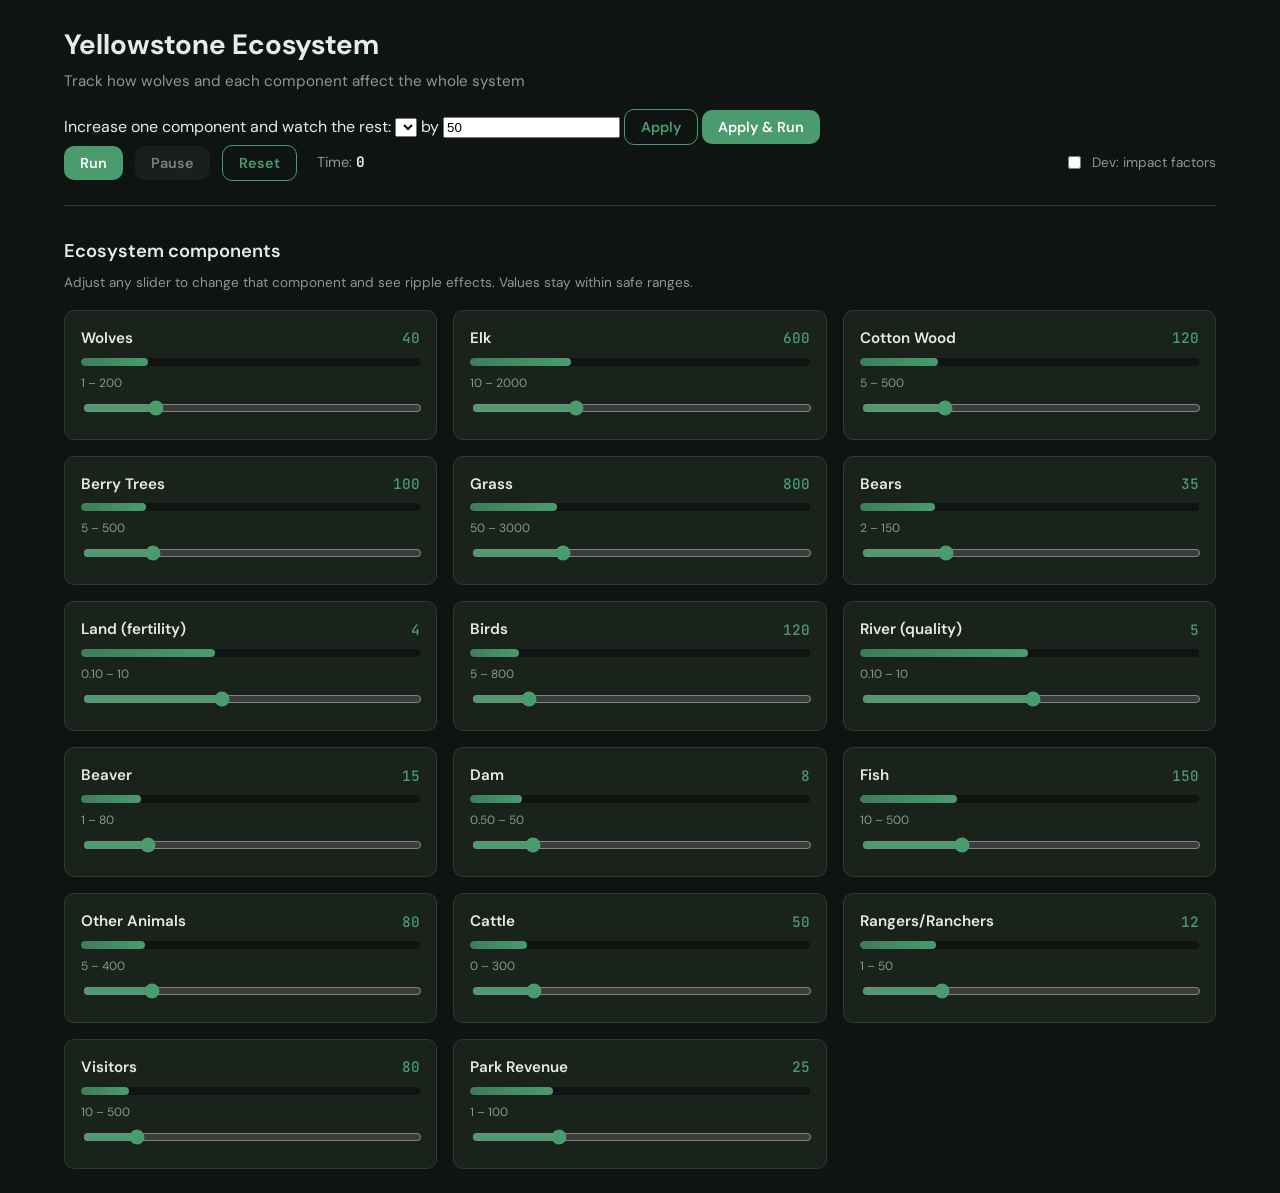
==== index.html @ 3f0c922c "Yellowstone Ecosystem System - Initial commit" ====
<!DOCTYPE html>
<html lang="en">
<head>
  <meta charset="UTF-8" />
  <meta name="viewport" content="width=device-width, initial-scale=1.0" />
  <title>Yellowstone Ecosystem — Wolf Reintroduction Simulator</title>
  <link rel="preconnect" href="https://fonts.googleapis.com" />
  <link rel="preconnect" href="https://fonts.gstatic.com" crossorigin />
  <link href="https://fonts.googleapis.com/css2?family=DM+Sans:ital,opsz,wght@0,9..40,400;0,9..40,600;0,9..40,700;1,9..40,400&family=JetBrains+Mono:wght@400;500&display=swap" rel="stylesheet" />
  <link rel="stylesheet" href="styles/main.css" />
</head>
<body>
  <div class="app">
    <header class="header">
      <h1>Yellowstone Ecosystem</h1>
      <p class="tagline">Track how wolves and each component affect the whole system</p>
      <div class="ripple-control" aria-label="Increase one component and see ripple effects">
        <span class="ripple-label">Increase one component and watch the rest:</span>
        <select id="ripple-component" class="ripple-select"></select>
        <label class="ripple-by">
          <span>by</span>
          <input type="number" id="ripple-amount" min="0" step="1" value="50" />
        </label>
        <button type="button" id="btn-ripple-apply" class="btn btn-outline">Apply</button>
        <button type="button" id="btn-ripple-apply-run" class="btn btn-primary">Apply & Run</button>
      </div>
      <div class="controls-top">
        <button type="button" id="btn-run" class="btn btn-primary">Run</button>
        <button type="button" id="btn-pause" class="btn btn-secondary" disabled>Pause</button>
        <button type="button" id="btn-reset" class="btn btn-outline">Reset</button>
        <span class="sim-time">Time: <strong id="sim-time">0</strong></span>
        <label class="dev-toggle">
          <input type="checkbox" id="dev-panel-toggle" />
          <span>Dev: impact factors</span>
        </label>
      </div>
    </header>

    <main class="main">
      <section class="dashboard">
        <h2>Ecosystem components</h2>
        <p class="hint">Adjust any slider to change that component and see ripple effects. Values stay within safe ranges.</p>
        <div id="component-cards" class="component-cards"></div>
      </section>

      <section id="dev-panel" class="dev-panel hidden">
        <h2>Developer: impact factors</h2>
        <p class="hint">Change how strongly each component affects others. Row = source, Column = target.</p>
        <div class="impact-scale">
          <label>Global impact scale: <input type="range" id="global-impact-scale" min="0.1" max="2" step="0.05" value="0.35" /> <span id="global-scale-value">0.35</span></label>
          <button type="button" id="btn-export-impact" class="btn btn-outline">Export live impact matrix</button>
        </div>
        <p class="hint">Live numbers are stored in <code>data/live-impact-matrix.json</code> and in browser storage when you edit. Export downloads current values.</p>
        <div id="impact-grid" class="impact-grid"></div>
      </section>
    </main>
  </div>
  <script type="module" src="js/app.js"></script>
</body>
</html>
---- styles/main.css ----
/* Yellowstone Ecosystem — gamified UI */

:root {
  --bg: #0f1412;
  --surface: #1a221c;
  --surface-hover: #232d26;
  --border: #2d3b32;
  --text: #e8ebe9;
  --text-muted: #8a9a8e;
  --accent: #4a9b6e;
  --accent-dim: #3d7d5a;
  --danger: #c75c5c;
  --warn: #c9a227;
  --radius: 10px;
  --font: 'DM Sans', system-ui, sans-serif;
  --font-mono: 'JetBrains Mono', monospace;
}

* {
  box-sizing: border-box;
}

body {
  margin: 0;
  font-family: var(--font);
  background: var(--bg);
  color: var(--text);
  line-height: 1.5;
  min-height: 100vh;
}

.app {
  max-width: 1200px;
  margin: 0 auto;
  padding: 1.5rem;
}

.header {
  margin-bottom: 2rem;
  padding-bottom: 1.5rem;
  border-bottom: 1px solid var(--border);
}

.header h1 {
  margin: 0 0 0.25rem;
  font-size: 1.75rem;
  font-weight: 700;
  color: var(--text);
}

.tagline {
  margin: 0 0 1rem;
  color: var(--text-muted);
  font-size: 0.95rem;
}

.controls-top {
  display: flex;
  flex-wrap: wrap;
  align-items: center;
  gap: 0.75rem;
}

.btn {
  padding: 0.5rem 1rem;
  border: none;
  border-radius: var(--radius);
  font-family: var(--font);
  font-weight: 600;
  font-size: 0.9rem;
  cursor: pointer;
  transition: background 0.15s, opacity 0.15s;
}

.btn:disabled {
  opacity: 0.5;
  cursor: not-allowed;
}

.btn-primary {
  background: var(--accent);
  color: #fff;
}

.btn-primary:hover:not(:disabled) {
  background: var(--accent-dim);
}

.btn-secondary {
  background: var(--surface-hover);
  color: var(--text);
}

.btn-outline {
  background: transparent;
  color: var(--accent);
  border: 1px solid var(--accent);
}

.btn-outline:hover:not(:disabled) {
  background: rgba(74, 155, 110, 0.15);
}

.sim-time {
  margin-left: 0.5rem;
  font-size: 0.9rem;
  color: var(--text-muted);
}

.sim-time strong {
  color: var(--text);
  font-family: var(--font-mono);
}

.dev-toggle {
  margin-left: auto;
  display: flex;
  align-items: center;
  gap: 0.5rem;
  font-size: 0.85rem;
  color: var(--text-muted);
  cursor: pointer;
}

.dev-toggle input {
  accent-color: var(--accent);
}

.main {
  display: flex;
  flex-direction: column;
  gap: 2rem;
}

.dashboard h2,
.dev-panel h2 {
  margin: 0 0 0.5rem;
  font-size: 1.15rem;
  font-weight: 600;
}

.hint {
  margin: 0 0 1rem;
  font-size: 0.85rem;
  color: var(--text-muted);
}

.component-cards {
  display: grid;
  grid-template-columns: repeat(auto-fill, minmax(280px, 1fr));
  gap: 1rem;
}

.card {
  background: var(--surface);
  border: 1px solid var(--border);
  border-radius: var(--radius);
  padding: 1rem;
  transition: border-color 0.15s, box-shadow 0.15s;
}

.card:hover {
  border-color: var(--accent-dim);
  box-shadow: 0 0 0 1px rgba(74, 155, 110, 0.2);
}

.card-header {
  display: flex;
  justify-content: space-between;
  align-items: center;
  margin-bottom: 0.5rem;
}

.card-title {
  margin: 0;
  font-size: 0.95rem;
  font-weight: 600;
}

.card-value {
  font-family: var(--font-mono);
  font-size: 0.9rem;
  font-weight: 500;
  color: var(--accent);
}

.card-bar-wrap {
  height: 8px;
  background: var(--bg);
  border-radius: 4px;
  overflow: hidden;
  margin-bottom: 0.5rem;
}

.card-bar {
  height: 100%;
  background: linear-gradient(90deg, var(--accent-dim), var(--accent));
  border-radius: 4px;
  transition: width 0.15s ease;
}

.card-meta {
  font-size: 0.75rem;
  color: var(--text-muted);
  margin-top: 0.25rem;
}

.card input[type="range"] {
  width: 100%;
  margin-top: 0.5rem;
  accent-color: var(--accent);
}

.dev-panel {
  background: var(--surface);
  border: 1px solid var(--border);
  border-radius: var(--radius);
  padding: 1.25rem;
}

.dev-panel.hidden {
  display: none;
}

.impact-scale {
  margin-bottom: 1rem;
  display: flex;
  flex-wrap: wrap;
  align-items: center;
  gap: 0.75rem;
}

.impact-scale label {
  display: flex;
  align-items: center;
  gap: 0.5rem;
  font-size: 0.9rem;
}

.dev-panel code {
  font-family: var(--font-mono);
  font-size: 0.85em;
  background: var(--bg);
  padding: 0.1rem 0.3rem;
  border-radius: 4px;
}

.impact-scale input[type="range"] {
  flex: 1;
  max-width: 200px;
  accent-color: var(--accent);
}

.impact-grid {
  display: grid;
  gap: 2px;
  font-size: 0.7rem;
  overflow-x: auto;
}

.impact-grid .impact-row {
  display: contents;
}

.impact-grid .impact-row > * {
  min-width: 36px;
}

.impact-cell {
  padding: 0.2rem;
  text-align: center;
  background: var(--bg);
  border-radius: 4px;
  min-width: 36px;
}

.impact-cell.header {
  background: var(--surface-hover);
  font-weight: 600;
  color: var(--text-muted);
}

.impact-cell input {
  width: 100%;
  padding: 0.15rem;
  font-size: 0.65rem;
  font-family: var(--font-mono);
  background: var(--surface);
  border: 1px solid var(--border);
  border-radius: 4px;
  color: var(--text);
}

.impact-cell input:focus {
  outline: none;
  border-color: var(--accent);
}

.impact-cell.zero input {
  color: var(--text-muted);
}
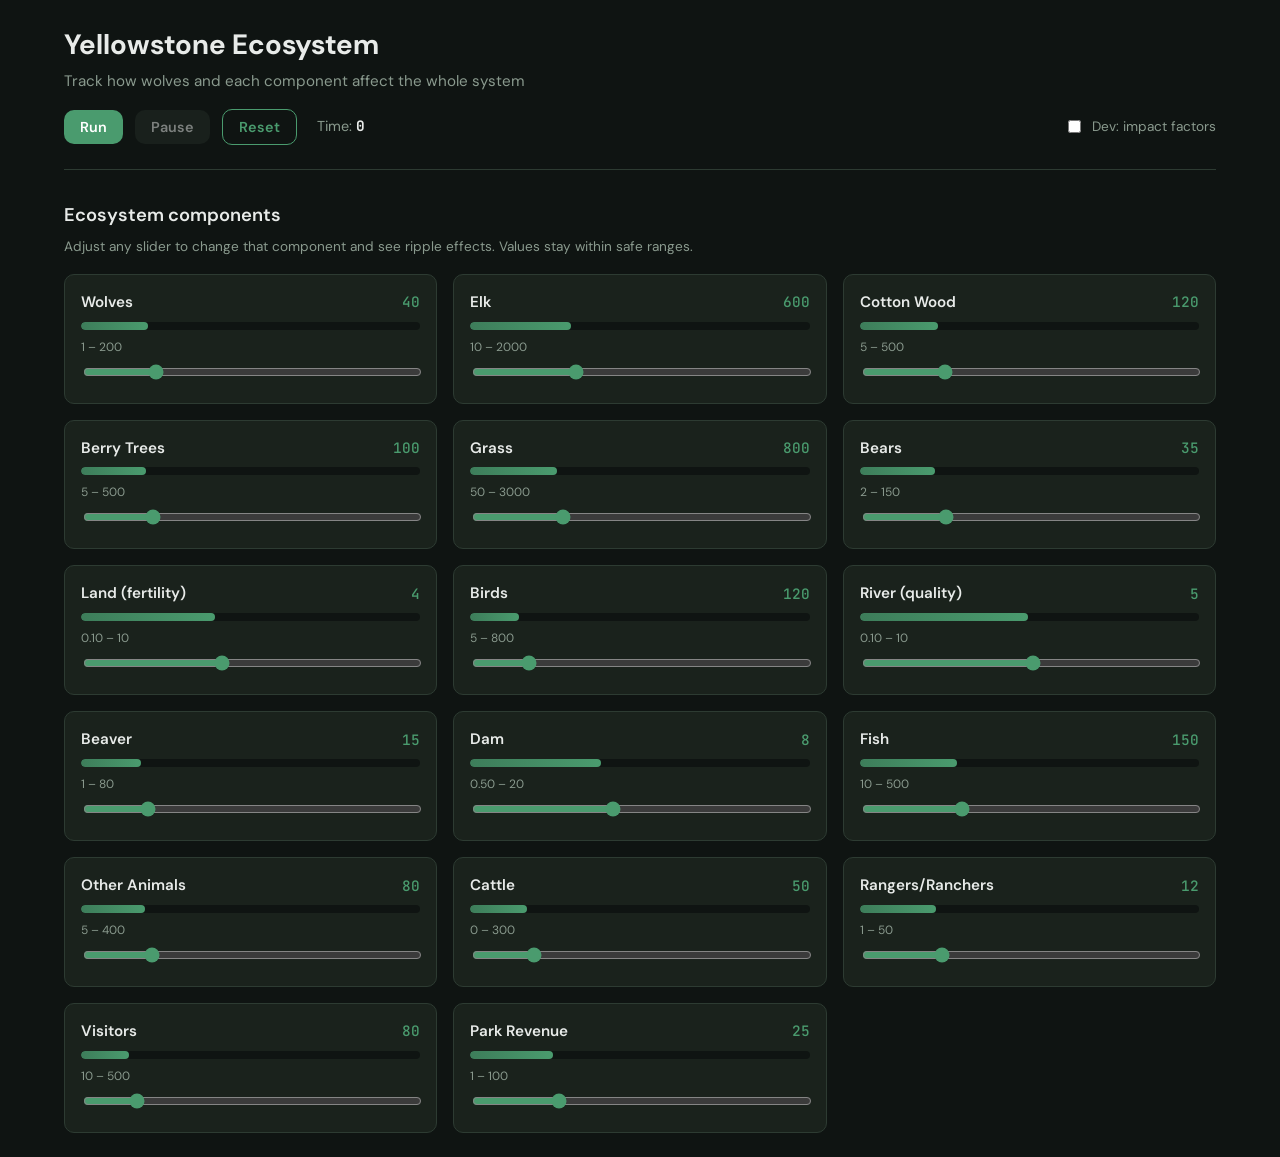
==== commit 3772c578: "Upate missing files from previous commit." ====
--- a/index.html
+++ b/index.html
@@ -14,16 +14,6 @@
     <header class="header">
       <h1>Yellowstone Ecosystem</h1>
       <p class="tagline">Track how wolves and each component affect the whole system</p>
-      <div class="ripple-control" aria-label="Increase one component and see ripple effects">
-        <span class="ripple-label">Increase one component and watch the rest:</span>
-        <select id="ripple-component" class="ripple-select"></select>
-        <label class="ripple-by">
-          <span>by</span>
-          <input type="number" id="ripple-amount" min="0" step="1" value="50" />
-        </label>
-        <button type="button" id="btn-ripple-apply" class="btn btn-outline">Apply</button>
-        <button type="button" id="btn-ripple-apply-run" class="btn btn-primary">Apply & Run</button>
-      </div>
       <div class="controls-top">
         <button type="button" id="btn-run" class="btn btn-primary">Run</button>
         <button type="button" id="btn-pause" class="btn btn-secondary" disabled>Pause</button>
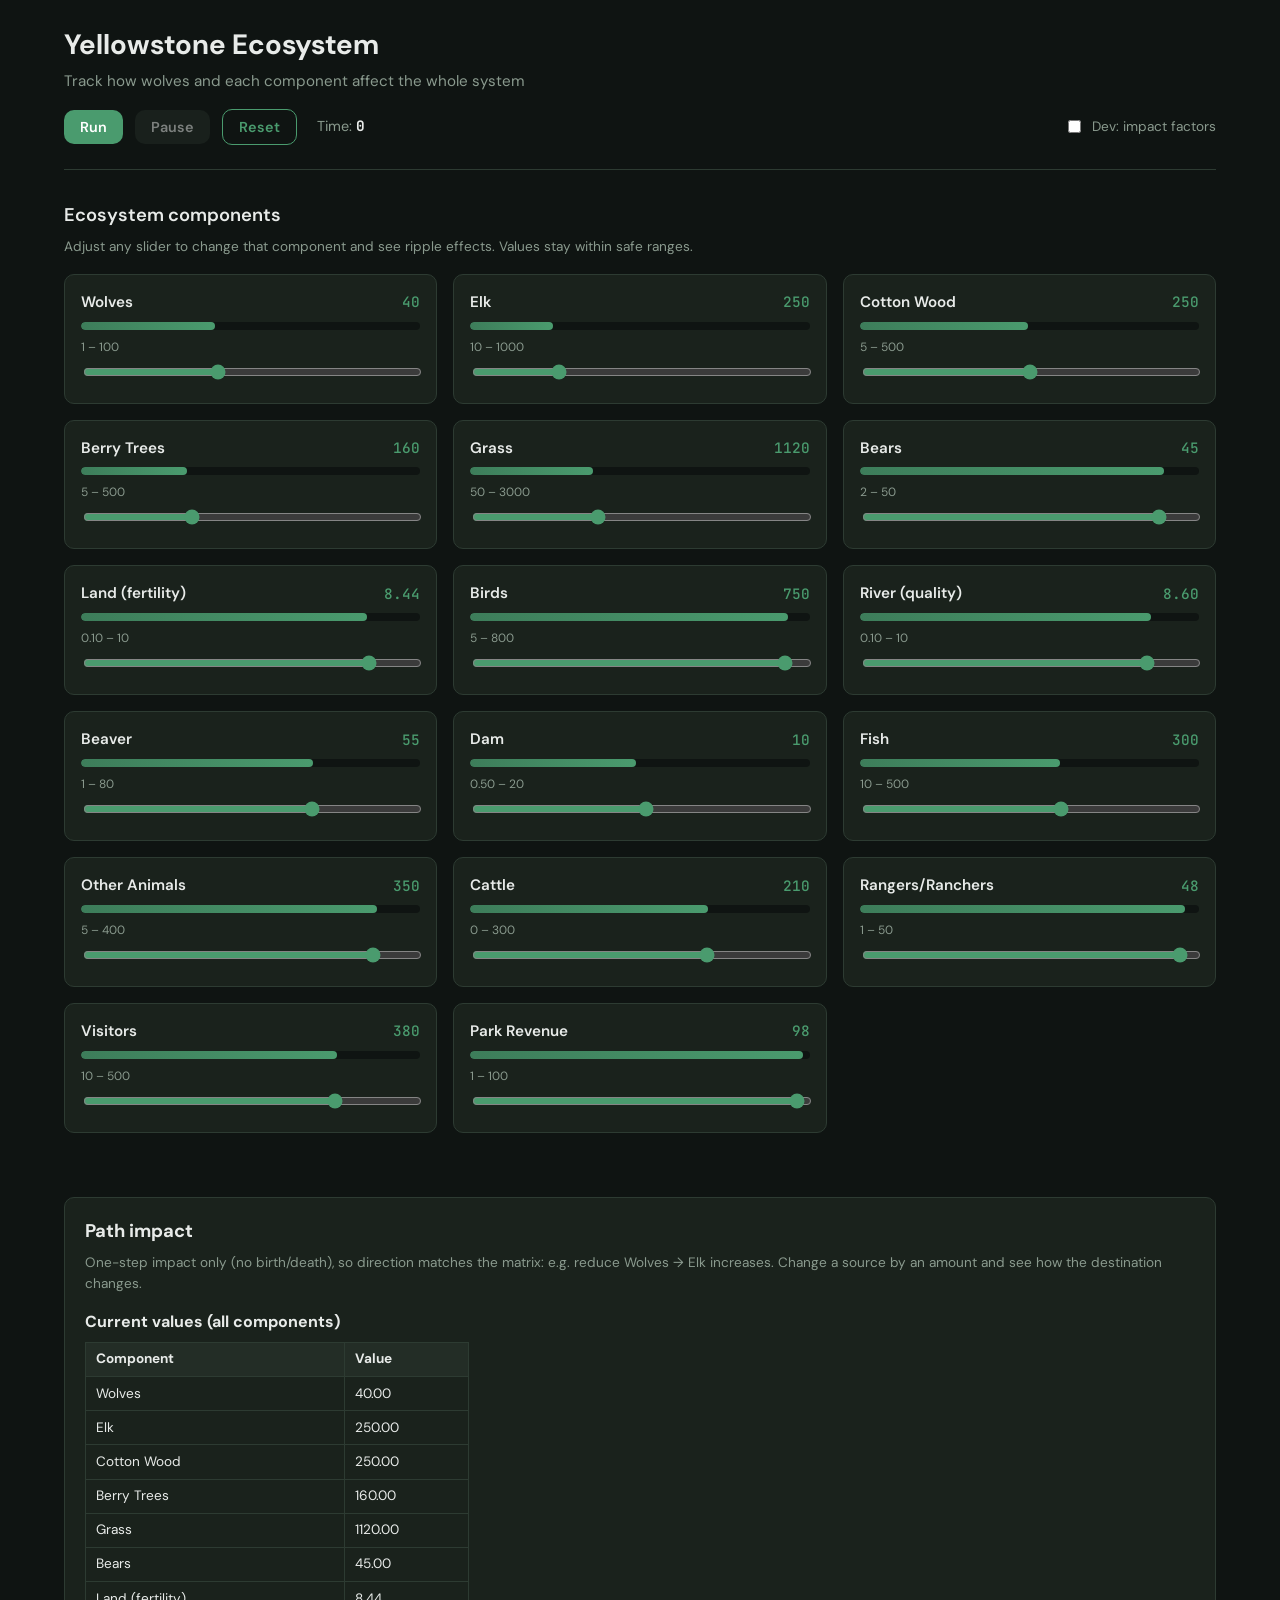
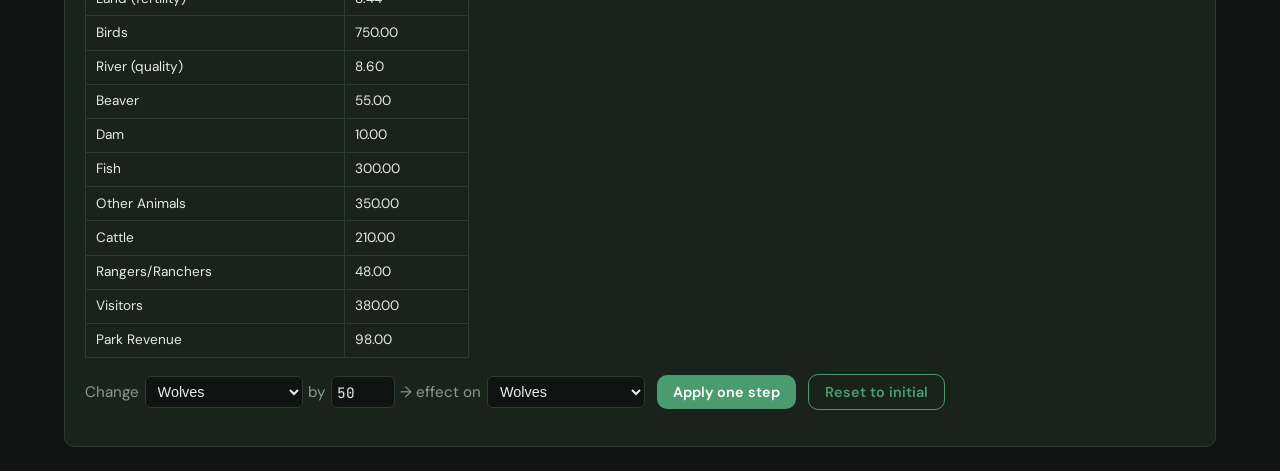
==== commit e12c5608: "Add path impact tool to simulate the impact of a single component on another." ====
--- a/index.html
+++ b/index.html
@@ -33,6 +33,22 @@
         <div id="component-cards" class="component-cards"></div>
       </section>
 
+      <section id="path-impact-section" class="path-impact-section">
+        <h2>Path impact</h2>
+        <p class="hint">One-step impact only (no birth/death), so direction matches the matrix: e.g. reduce Wolves → Elk increases. Change a source by an amount and see how the destination changes.</p>
+        <h3>Current values (all components)</h3>
+        <div id="path-impact-table-wrap" class="path-impact-table-wrap"></div>
+        <div class="path-impact-controls">
+          <label>Change <select id="path-source"></select> by <input type="number" id="path-delta" value="50" step="1" /> → effect on <select id="path-dest"></select></label>
+          <button type="button" id="path-impact-btn" class="btn btn-primary">Apply one step</button>
+          <button type="button" id="path-impact-reset" class="btn btn-outline">Reset to initial</button>
+        </div>
+        <div id="path-impact-result" class="path-impact-result hidden">
+          <p><strong>Destination: <span id="path-dest-label"></span></strong></p>
+          <p>Before: <span id="path-dest-before"></span> → After: <span id="path-dest-after"></span> (change: <span id="path-dest-delta"></span>)</p>
+        </div>
+      </section>
+
       <section id="dev-panel" class="dev-panel hidden">
         <h2>Developer: impact factors</h2>
         <p class="hint">Change how strongly each component affects others. Row = source, Column = target.</p>
--- a/styles/main.css
+++ b/styles/main.css
@@ -299,3 +299,89 @@
 .impact-cell.zero input {
   color: var(--text-muted);
 }
+
+/* Path impact (discrete path view) */
+.path-impact-section {
+  margin-top: 2rem;
+  padding: 1.25rem;
+  background: var(--surface);
+  border: 1px solid var(--border);
+  border-radius: var(--radius);
+}
+
+.path-impact-section h2 {
+  margin: 0 0 0.5rem;
+  font-size: 1.15rem;
+}
+
+.path-impact-controls {
+  display: flex;
+  flex-wrap: wrap;
+  align-items: center;
+  gap: 0.75rem;
+  margin-bottom: 1rem;
+}
+
+.path-impact-controls label {
+  display: flex;
+  align-items: center;
+  gap: 0.35rem;
+  font-size: 0.95rem;
+  color: var(--text-muted);
+}
+
+.path-impact-controls select {
+  padding: 0.35rem 0.5rem;
+  font-size: 0.9rem;
+  background: var(--bg);
+  border: 1px solid var(--border);
+  border-radius: 6px;
+  color: var(--text);
+}
+
+.path-impact-controls input[type="number"] {
+  width: 4rem;
+  padding: 0.35rem;
+  font-size: 0.9rem;
+  font-family: var(--font-mono);
+  background: var(--bg);
+  border: 1px solid var(--border);
+  border-radius: 6px;
+  color: var(--text);
+}
+
+.path-impact-section h3 {
+  margin: 1rem 0 0.5rem;
+  font-size: 1rem;
+}
+
+.path-impact-table-wrap {
+  margin-bottom: 1rem;
+}
+
+.path-impact-table {
+  width: 100%;
+  max-width: 24rem;
+  border-collapse: collapse;
+  font-size: 0.85rem;
+}
+
+.path-impact-table th,
+.path-impact-table td {
+  padding: 0.4rem 0.6rem;
+  text-align: left;
+  border: 1px solid var(--border);
+}
+
+.path-impact-table thead {
+  background: var(--surface-hover);
+}
+
+.path-impact-result.hidden {
+  display: none;
+}
+
+.path-impact-result {
+  margin-top: 0.75rem;
+  font-size: 0.95rem;
+}
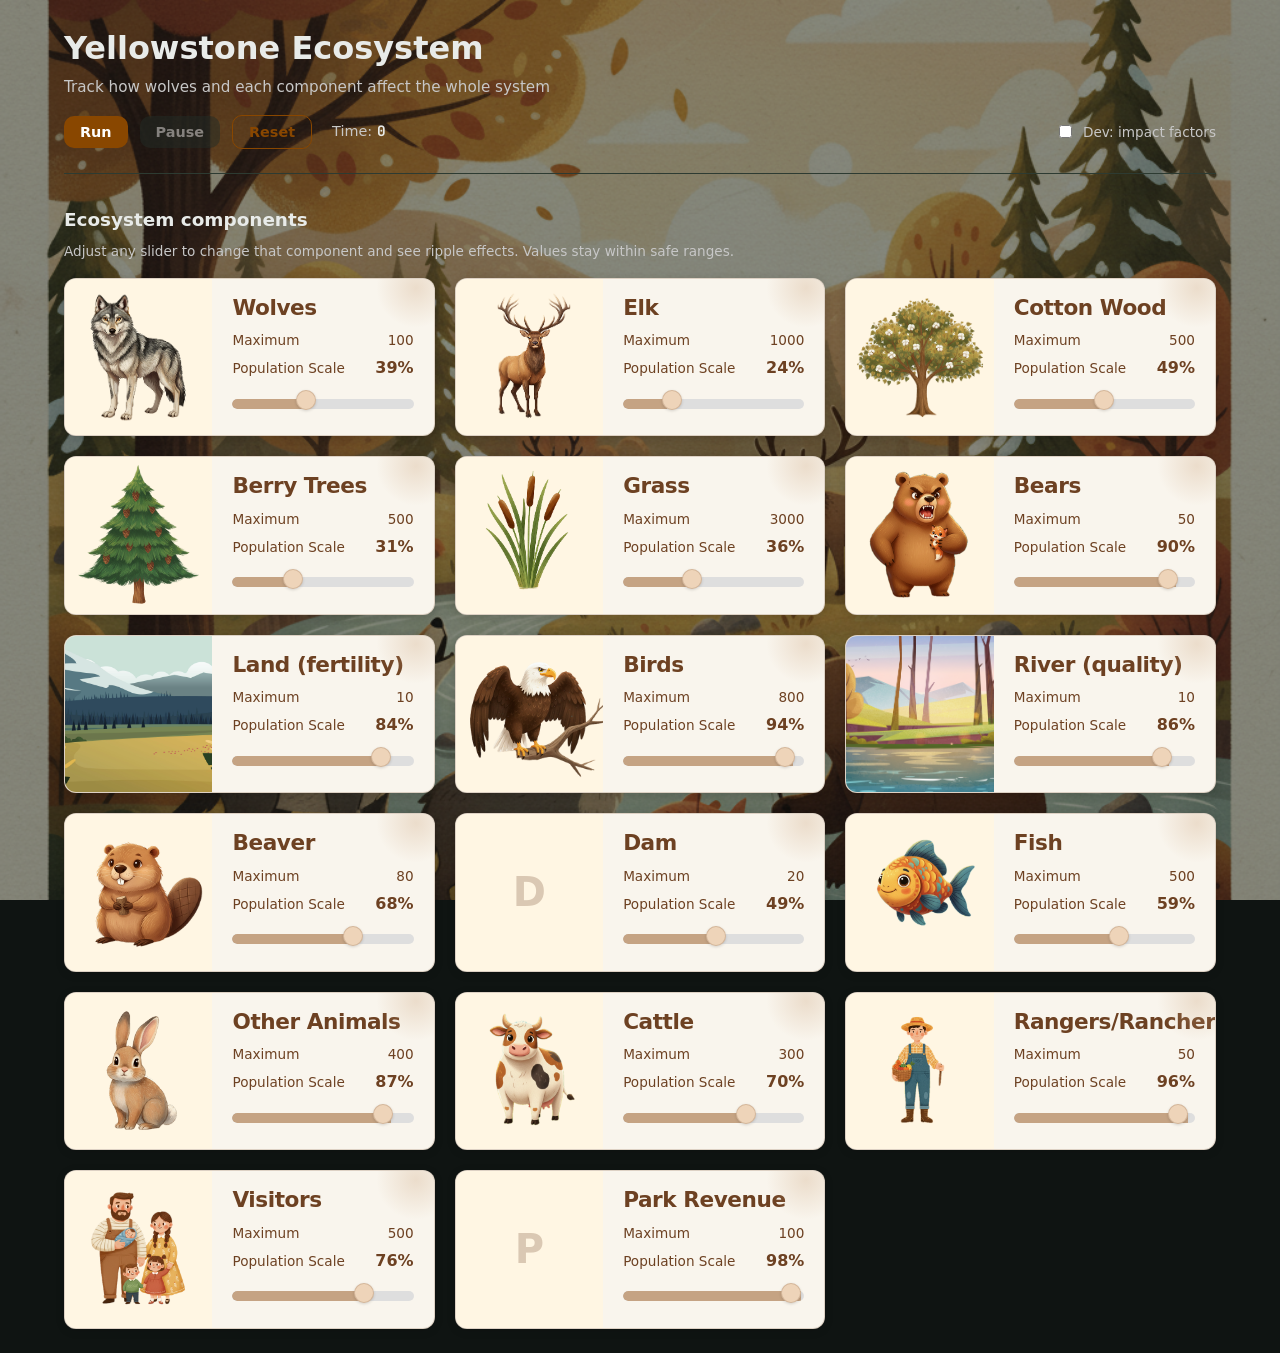
==== commit df8c9fc5: "Remove path impact section from index.html to streamline the interface and focus on core features." ====
--- a/index.html
+++ b/index.html
@@ -33,22 +33,6 @@
         <div id="component-cards" class="component-cards"></div>
       </section>
 
-      <section id="path-impact-section" class="path-impact-section">
-        <h2>Path impact</h2>
-        <p class="hint">One-step impact only (no birth/death), so direction matches the matrix: e.g. reduce Wolves → Elk increases. Change a source by an amount and see how the destination changes.</p>
-        <h3>Current values (all components)</h3>
-        <div id="path-impact-table-wrap" class="path-impact-table-wrap"></div>
-        <div class="path-impact-controls">
-          <label>Change <select id="path-source"></select> by <input type="number" id="path-delta" value="50" step="1" /> → effect on <select id="path-dest"></select></label>
-          <button type="button" id="path-impact-btn" class="btn btn-primary">Apply one step</button>
-          <button type="button" id="path-impact-reset" class="btn btn-outline">Reset to initial</button>
-        </div>
-        <div id="path-impact-result" class="path-impact-result hidden">
-          <p><strong>Destination: <span id="path-dest-label"></span></strong></p>
-          <p>Before: <span id="path-dest-before"></span> → After: <span id="path-dest-after"></span> (change: <span id="path-dest-delta"></span>)</p>
-        </div>
-      </section>
-
       <section id="dev-panel" class="dev-panel hidden">
         <h2>Developer: impact factors</h2>
         <p class="hint">Change how strongly each component affects others. Row = source, Column = target.</p>
--- a/styles/main.css
+++ b/styles/main.css
@@ -6,14 +6,17 @@
   --surface-hover: #232d26;
   --border: #2d3b32;
   --text: #e8ebe9;
-  --text-muted: #8a9a8e;
-  --accent: #4a9b6e;
-  --accent-dim: #3d7d5a;
+  --text-muted: #c7c7c7; /* Earlier it was #8a9a8e */
+  --accent: #894700; /* Earlier it was #4a9b6e */
+  --accent-dim: #dc974e;  /* Earlier it was #3d7d5a */
   --danger: #c75c5c;
   --warn: #c9a227;
   --radius: 10px;
-  --font: 'DM Sans', system-ui, sans-serif;
+  --font: 'Gorditas', system-ui, sans-serif; /* Earlier it was 'DM Sans', system-ui, sans-serif */
   --font-mono: 'JetBrains Mono', monospace;
+  /* Main simulator background image (50% opacity). Change this to use a different image. */
+  --simulator-bg-image: url('../assets/card-images/simulator-background.png');
+  --simulator-bg-opacity: 0.5;
 }
 
 * {
@@ -27,6 +30,20 @@
   color: var(--text);
   line-height: 1.5;
   min-height: 100vh;
+  position: relative;
+}
+
+body::before {
+  content: '';
+  position: fixed;
+  inset: 0;
+  background-image: var(--simulator-bg-image);
+  background-size: cover;
+  background-position: center;
+  background-repeat: no-repeat;
+  opacity: var(--simulator-bg-opacity);
+  z-index: -1;
+  pointer-events: none;
 }
 
 .app {
@@ -35,6 +52,11 @@
   padding: 1.5rem;
 }
 
+.playground-root {
+  padding: 4rem 5rem;
+  /* Earlier it was 2 rem and 2.25 rem */
+}
+
 .header {
   margin-bottom: 2rem;
   padding-bottom: 1.5rem;
@@ -43,8 +65,8 @@
 
 .header h1 {
   margin: 0 0 0.25rem;
-  font-size: 1.75rem;
-  font-weight: 700;
+  font-size: 2rem; /* Earlier it was 1.75rem */
+  font-weight: 700; 
   color: var(--text);
 }
 
@@ -101,6 +123,19 @@
   background: rgba(74, 155, 110, 0.15);
 }
 
+/* Playground-specific button styling: filled, warm brown */
+.playground-root .btn-outline {
+  background: #894700;
+  color: #fff;
+  border-color: #894700;
+  padding: 0.6rem 1.25rem;
+  font-size: 0.95rem;
+}
+
+.playground-root .btn-outline:hover:not(:disabled) {
+  background: #6a3600;
+}
+
 .sim-time {
   margin-left: 0.5rem;
   font-size: 0.9rem;
@@ -139,76 +174,204 @@
   font-weight: 600;
 }
 
+.playground-root .dashboard h2 {
+  font-size: 1.3rem;
+}
+
 .hint {
   margin: 0 0 1rem;
   font-size: 0.85rem;
   color: var(--text-muted);
 }
 
+.playground-root .hint {
+  font-size: 0.95rem;
+}
+
 .component-cards {
   display: grid;
-  grid-template-columns: repeat(auto-fill, minmax(280px, 1fr));
-  gap: 1rem;
-}
-
-.card {
-  background: var(--surface);
-  border: 1px solid var(--border);
+  grid-template-columns: repeat(auto-fill, minmax(320px, 1fr));
+  gap: 1.25rem;
+}
+
+.playground {
+  padding: 1.25rem 1.25rem 1.5rem;
+  background: rgba(15, 20, 18, 0.8);
   border-radius: var(--radius);
-  padding: 1rem;
-  transition: border-color 0.15s, box-shadow 0.15s;
-}
-
-.card:hover {
-  border-color: var(--accent-dim);
-  box-shadow: 0 0 0 1px rgba(74, 155, 110, 0.2);
-}
-
-.card-header {
+  border: 1px solid var(--border);
+}
+
+/* Playground dev matrix styled in card theme colors */
+#playground-dev-panel {
+  background: #f9f5ed;
+  border-color: rgba(109, 65, 34, 0.25);
+  color: #6d4122;
+}
+
+#playground-dev-panel .impact-cell.header {
+  background: transparent;
+  color: #6d4122;
+  font-weight: 600;
+}
+
+#playground-dev-panel .impact-cell input {
+  background: #fff3e0;
+  border-color: rgba(109, 65, 34, 0.25);
+  color: #6d4122;
+}
+
+/* Actor card — Figma design: image left, info + Population Scale right, warm palette */
+.actor-card {
+  display: flex;
+  border-radius: 12px;
+  overflow: hidden;
+  border: 1px solid rgba(109, 65, 34, 0.2);
+  box-shadow: 0 2px 10px rgba(0, 0, 0, 0.12);
+  background: #f9f5ed;
+  transition: box-shadow 0.2s;
+}
+
+.actor-card:hover {
+  box-shadow: 0 4px 16px rgba(0, 0, 0, 0.15);
+}
+
+.actor-card-media {
+  width: 40%;
+  min-height: 120px;
+  background: #fff6e3;
+  display: flex;
+  align-items: center;
+  justify-content: center;
+  position: relative;
+  overflow: hidden;
+}
+
+.actor-card-img {
+  position: absolute;
+  inset: 0;
+  width: 100%;
+  height: 100%;
+  object-fit: cover;
+  display: none;
+}
+
+.actor-card-placeholder {
+  font-size: 2.5rem;
+  font-weight: 700;
+  color: rgba(109, 65, 34, 0.25);
+  font-family: var(--font);
+  position: relative;
+  z-index: 0;
+}
+
+.actor-card-body {
+  width: 60%;
+  padding: 1rem 1.25rem;
+  position: relative;
+}
+
+.actor-card-body::before {
+  content: '';
+  position: absolute;
+  top: -20%;
+  right: -10%;
+  width: 80px;
+  height: 80px;
+  background: radial-gradient(circle, rgba(210, 175, 140, 0.35) 0%, transparent 70%);
+  pointer-events: none;
+}
+
+.actor-card-title {
+  margin: 0 0 0.6rem;
+  font-size: 1.35rem;
+  font-weight: 700;
+  color: #6d4122;
+  letter-spacing: -0.02em;
+  line-height: 1.2;
+}
+
+.actor-card-row {
   display: flex;
   justify-content: space-between;
   align-items: center;
+  margin-bottom: 0.35rem;
+  font-size: 0.85rem;
+  color: #6d4122;
+}
+
+.actor-card-label {
+  font-weight: 400;
+}
+
+.actor-card-max {
+  font-weight: 500;
+}
+
+.actor-card-scale-row {
   margin-bottom: 0.5rem;
 }
 
-.card-title {
+.actor-card-pct {
+  font-size: 1rem;
+  font-weight: 700;
+  color: #6d4122;
+}
+
+.actor-card-slider-wrap {
+  position: relative;
+  margin-top: 0.5rem;
+}
+
+.actor-card-track {
+  position: absolute;
+  top: 50%;
+  left: 0;
+  right: 0;
+  height: 10px;
+  transform: translateY(-50%);
+  background: #dedede;
+  border-radius: 5px;
+  overflow: hidden;
+  pointer-events: none;
+}
+
+.actor-card-fill {
+  height: 100%;
+  background: #c5a383;
+  border-radius: 5px 0 0 5px;
+  transition: width 0.12s ease;
+}
+
+.actor-card-slider {
+  position: relative;
+  width: 100%;
+  height: 24px;
   margin: 0;
-  font-size: 0.95rem;
-  font-weight: 600;
-}
-
-.card-value {
-  font-family: var(--font-mono);
-  font-size: 0.9rem;
-  font-weight: 500;
-  color: var(--accent);
-}
-
-.card-bar-wrap {
-  height: 8px;
-  background: var(--bg);
-  border-radius: 4px;
-  overflow: hidden;
-  margin-bottom: 0.5rem;
-}
-
-.card-bar {
-  height: 100%;
-  background: linear-gradient(90deg, var(--accent-dim), var(--accent));
-  border-radius: 4px;
-  transition: width 0.15s ease;
-}
-
-.card-meta {
-  font-size: 0.75rem;
-  color: var(--text-muted);
-  margin-top: 0.25rem;
-}
-
-.card input[type="range"] {
-  width: 100%;
-  margin-top: 0.5rem;
-  accent-color: var(--accent);
+  -webkit-appearance: none;
+  appearance: none;
+  background: transparent;
+  cursor: pointer;
+}
+
+.actor-card-slider::-webkit-slider-thumb {
+  -webkit-appearance: none;
+  width: 20px;
+  height: 20px;
+  border-radius: 50%;
+  background: #eed4b9;
+  border: 1px solid rgba(109, 65, 34, 0.2);
+  box-shadow: 0 1px 3px rgba(0, 0, 0, 0.15);
+  cursor: pointer;
+}
+
+.actor-card-slider::-moz-range-thumb {
+  width: 20px;
+  height: 20px;
+  border-radius: 50%;
+  background: #eed4b9;
+  border: 1px solid rgba(109, 65, 34, 0.2);
+  box-shadow: 0 1px 3px rgba(0, 0, 0, 0.15);
+  cursor: pointer;
 }
 
 .dev-panel {
@@ -269,7 +432,7 @@
 .impact-cell {
   padding: 0.2rem;
   text-align: center;
-  background: var(--bg);
+  background: var(--text);
   border-radius: 4px;
   min-width: 36px;
 }
